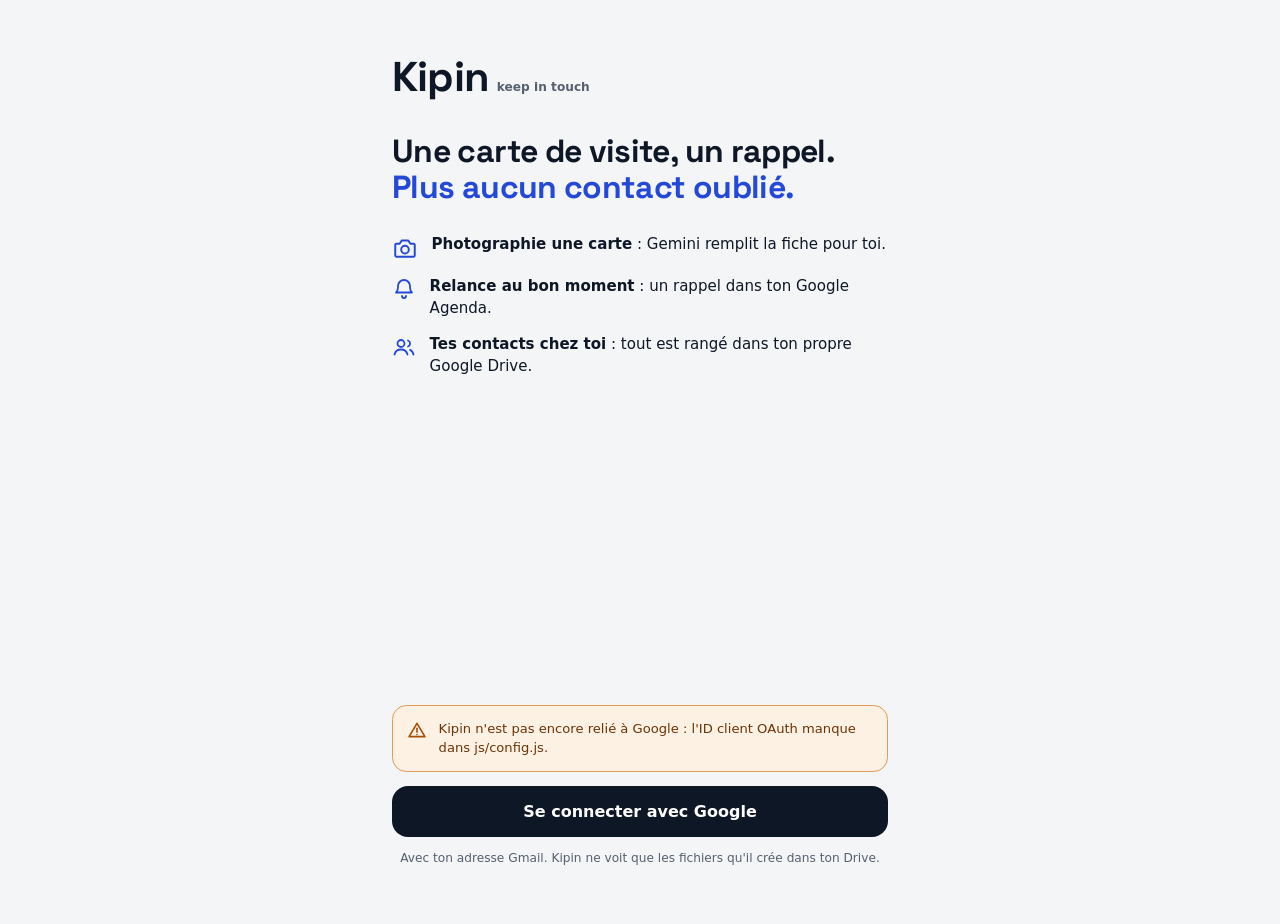
==== index.html @ 819ac884 "Kipin web : version GitHub Pages avec connexion Google Co-Authored-By: Claude Opus 5.5 <noreply@anth" ====
<!DOCTYPE html>
<html lang="fr">
<head>
  <meta charset="utf-8">
  <meta name="viewport" content="width=device-width, initial-scale=1, viewport-fit=cover">
  <meta name="color-scheme" content="light dark">
  <meta name="theme-color" content="#F3F5F7" media="(prefers-color-scheme: light)">
  <meta name="theme-color" content="#0F141C" media="(prefers-color-scheme: dark)">
  <meta name="description" content="Kipin lit tes cartes de visite, les range dans ton Google Sheet et te rappelle de relancer tes contacts.">
  <meta name="apple-mobile-web-app-capable" content="yes">
  <meta name="mobile-web-app-capable" content="yes">
  <meta name="apple-mobile-web-app-title" content="Kipin">
  <meta name="apple-mobile-web-app-status-bar-style" content="default">
  <title>Kipin</title>
  <link rel="manifest" href="manifest.webmanifest">
  <link rel="icon" type="image/png" sizes="192x192" href="icons/icon-192.png">
  <link rel="apple-touch-icon" href="icons/apple-touch-icon.png">
  <link rel="preconnect" href="https://fonts.googleapis.com">
  <link href="https://fonts.googleapis.com/css2?family=Space+Grotesk:wght@500;700&display=swap" rel="stylesheet">
  <link rel="stylesheet" href="css/styles.css">
</head>
<body>
  <main id="app">
    <section id="e-connexion" class="ecran" hidden></section>
    <section id="e-cle" class="ecran" hidden></section>
    <section id="e-contacts" class="ecran" hidden></section>
    <section id="e-capture" class="ecran" hidden></section>
    <section id="e-verif" class="ecran" hidden></section>
    <section id="e-fiche" class="ecran" hidden></section>
    <section id="e-rappels" class="ecran" hidden></section>
    <section id="e-reglages" class="ecran" hidden></section>
  </main>

  <nav id="onglets" class="onglets" aria-label="Navigation" hidden></nav>

  <div id="occupe" class="occupe" hidden>
    <div class="occupe-boite" role="status" aria-live="polite">
      <div class="occupe-ligne">
        <span class="roue" aria-hidden="true"></span>
        <span id="occupe-texte">Chargement…</span>
      </div>
      <p id="occupe-aide" class="note" hidden>C'est plus long que d'habitude. Tu peux attendre ou annuler.</p>
      <button id="occupe-annuler" class="btn sec" data-a="annuler-attente" hidden>Annuler</button>
    </div>
  </div>
  <div id="toast" class="toast" role="status" aria-live="polite" hidden></div>

  <noscript>Kipin a besoin de JavaScript pour fonctionner.</noscript>
  <script type="module" src="js/app.js"></script>
</body>
</html>
---- css/styles.css ----
/* ===== Couleurs (clair puis sombre, suivant le réglage de l'iPhone) ===== */
  :root {
    color-scheme: light dark;
    --fond: #F3F5F7;
    --carte: #FFFFFF;
    --encre: #0E1726;
    --doux: #556070;
    --trait: #E2E6EB;
    --bord: #7D8796;          /* contour des champs : 3,6:1 */
    --bleu: #2448D8;          /* liens et sélection */
    --bleu-plein: #2448D8;    /* fond du bouton principal */
    --bleu-fond: #E8EDFD;
    --bleu-encre: #1A2B57;
    --orange: #A6510A;
    --orange-fond: #FDF1E4;
    --orange-bord: #E39A52;
    --orange-encre: #6B3406;
    --vert: #1E7A4C;
    --vert-fond: #E6F4EC;
    --vert-encre: #164F33;
    --rouge: #B42318;
    --rouge-plein: #B42318;
    --plein: #0E1726;         /* puce et segment sélectionnés, messages */
    --sur-plein: #FFFFFF;
    --scan: #0E1726;
    --scan-doux: #C9D1DD;
    --papier: #FFFEFB;
    --papier-bord: #E6E2D8;
    --papier-encre: #1C1F24;
    --papier-doux: #4A4F57;
    --voile: rgba(14, 23, 38, 0.45);
    --presse: rgba(14, 23, 38, 0.06);
  }
  @media (prefers-color-scheme: dark) {
    :root {
      --fond: #0F141C;
      --carte: #1A212C;
      --encre: #E6EAF0;
      --doux: #A3ADBB;
      --trait: #2A3340;
      --bord: #7A8899;
      --bleu: #8FA8FF;
      --bleu-plein: #3D63F0;
      --bleu-fond: #1E2A4D;
      --bleu-encre: #C9D5FF;
      --orange: #F0A866;
      --orange-fond: #3A2614;
      --orange-bord: #B8732F;
      --orange-encre: #F3C9A0;
      --vert: #6CCB9A;
      --vert-fond: #14301F;
      --vert-encre: #B5E6CB;
      --rouge: #FF8A80;
      --rouge-plein: #C2372C;
      --plein: #E6EAF0;
      --sur-plein: #0E1726;
      --scan: #243049;
      --scan-doux: #C9D1DD;
      --papier: #E9E6DF;
      --papier-bord: #E9E6DF;
      --papier-encre: #1C1F24;
      --papier-doux: #4A4F57;
      --voile: rgba(0, 0, 0, 0.6);
      --presse: rgba(255, 255, 255, 0.08);
    }
  }

  /* ===== Base : la taille du texte suit le réglage de l'iPhone ===== */
  html { font-size: 100%; }
  @supports (font: -apple-system-body) {
    html { font: -apple-system-body; }
  }
  * { box-sizing: border-box; -webkit-tap-highlight-color: transparent; }
  html, body { margin: 0; background: var(--fond); }
  body {
    font-family: -apple-system, BlinkMacSystemFont, system-ui, 'Segoe UI', sans-serif;
    color: var(--encre);
    font-size: 0.94rem;
    line-height: 1.4;
    -webkit-text-size-adjust: 100%;
  }
  body.avec-onglets { padding-bottom: calc(4.4rem + env(safe-area-inset-bottom)); }
  button, input, select, textarea { font-family: inherit; color: inherit; }
  a { color: var(--bleu); }
  [hidden] { display: none !important; }
  .ico-bleu { color: var(--bleu); }

  .ecran { max-width: 34rem; margin: 0 auto; min-height: 100vh; display: flex; flex-direction: column; padding-bottom: 1.5rem; }
  body.avec-onglets .ecran { min-height: calc(100vh - 4.4rem); }
  .contenu { padding: 0.5rem 1.25rem 0; }
  .pile { display: flex; flex-direction: column; gap: 0.85rem; }

  /* ===== En-têtes ===== */
  .barre { display: flex; align-items: center; gap: 0.5rem; padding: 1.25rem 0.75rem 0.5rem; }
  .barre-titre { padding: 1.5rem 1.25rem 0.75rem; justify-content: space-between; }
  .marque { display: flex; align-items: baseline; gap: 0.5rem; }
  .logo { font-family: 'Space Grotesk', -apple-system, sans-serif; font-weight: 700; font-size: 1.76rem; letter-spacing: -0.02em; }
  .sous { font-size: 0.76rem; color: var(--doux); font-weight: 600; }
  .t1 { margin: 0; font-family: 'Space Grotesk', -apple-system, sans-serif; font-size: 1.65rem; font-weight: 700; }
  .t2 { margin: 0; font-family: 'Space Grotesk', -apple-system, sans-serif; font-size: 1.3rem; font-weight: 700; flex: 1; }
  .eyebrow { margin: 0; font-size: 0.76rem; font-weight: 700; color: var(--doux); letter-spacing: 0.06em; text-transform: uppercase; }
  .eyebrow em { text-transform: none; letter-spacing: 0; font-style: normal; font-weight: 600; }
  .groupe { padding-top: 0.6rem; }

  /* ===== Boutons et retour au toucher ===== */
  .icone { min-width: 44px; min-height: 44px; border-radius: 22px; border: none; background: transparent; display: flex; align-items: center; justify-content: center; padding: 0; cursor: pointer; flex-shrink: 0; color: var(--encre); }
  .btn { min-height: 3.2rem; border-radius: 1rem; border: none; font-weight: 700; font-size: 1rem; display: flex; align-items: center; justify-content: center; gap: 0.6rem; text-decoration: none; cursor: pointer; width: 100%; padding: 0.5rem 1rem; text-align: center; }
  .btn.pri { background: var(--bleu-plein); color: #FFFFFF; }
  .btn.pri:disabled { opacity: 0.45; }
  .btn.sec { min-height: 44px; border-radius: 0.75rem; border: 1px solid var(--bord); background: var(--carte); color: var(--encre); font-size: 0.88rem; }
  .btn.mini { min-height: 44px; width: auto; border-radius: 0.65rem; font-size: 0.88rem; padding: 0.4rem 0.9rem; }
  .btn.danger { min-height: 3rem; border-radius: 0.9rem; border: 1px solid var(--rouge); background: var(--carte); color: var(--rouge); font-size: 0.94rem; margin-top: 0.5rem; }
  .btn.danger-plein { min-height: 44px; border-radius: 0.75rem; background: var(--rouge-plein); color: #FFFFFF; font-size: 0.88rem; }
  .lien { display: inline-flex; align-items: center; gap: 0.5rem; min-height: 44px; font-size: 0.82rem; font-weight: 700; text-decoration: none; color: var(--bleu); background: none; border: none; padding: 0; cursor: pointer; text-align: left; }
  .lien.large { justify-content: space-between; width: 100%; font-size: 0.94rem; }

  button, a, label.depot, label.pastille { transition: transform 0.08s ease, filter 0.08s ease, background-color 0.08s ease; }
  button:active:not(:disabled), a:active, label.depot:active, label.pastille:active { transform: scale(0.97); filter: brightness(0.93); }
  .ligne:active, .action:active { background-color: var(--presse); transform: scale(0.99); }
  @media (prefers-reduced-motion: reduce) {
    * { transition: none !important; animation-duration: 0.01ms !important; }
    button:active, a:active, .ligne:active { transform: none; }
  }

  .scan { display: flex; align-items: center; gap: 1rem; background: var(--scan); color: #FFFFFF; border-radius: 1.25rem; padding: 1.2rem; border: none; width: 100%; text-align: left; cursor: pointer; }
  .scan-ico { width: 52px; height: 52px; border-radius: 1rem; background: var(--bleu-plein); color: #FFFFFF; display: flex; align-items: center; justify-content: center; flex-shrink: 0; }
  .scan-txt { display: flex; flex-direction: column; gap: 0.1rem; }
  .scan-txt b { font-size: 1.06rem; }
  .scan-txt span { font-size: 0.82rem; color: var(--scan-doux); }

  /* ===== Puces et segments ===== */
  .puces { display: flex; flex-wrap: wrap; gap: 0.5rem; }
  .puce { min-height: 36px; padding: 0.35rem 0.85rem; border-radius: 18px; border: 1px solid var(--bord); background: var(--carte); color: var(--encre); font-weight: 600; font-size: 0.82rem; cursor: pointer; display: inline-flex; align-items: center; gap: 0.2rem; }
  .puce.actif { border: 2px solid var(--bleu); background: var(--bleu-fond); color: var(--bleu); font-weight: 700; padding: 0.3rem 0.8rem; }
  .puce.plein { border-color: var(--plein); background: var(--plein); color: var(--sur-plein); }
  .puce.ajout { border: 1px dashed var(--bord); background: transparent; font-weight: 700; }
  .seg { display: grid; gap: 4px; background: var(--fond); padding: 4px; border-radius: 0.9rem; }
  .seg.c3 { grid-template-columns: repeat(3, minmax(0, 1fr)); }
  .seg button { min-height: 40px; border: none; border-radius: 0.65rem; background: transparent; color: var(--encre); font-weight: 600; font-size: 0.82rem; cursor: pointer; padding: 0.3rem; }
  .seg button.actif { background: var(--plein); color: var(--sur-plein); font-weight: 700; }

  /* ===== Listes ===== */
  .liste { display: flex; flex-direction: column; gap: 0.5rem; }
  .ligne { display: flex; align-items: center; gap: 0.75rem; background: var(--carte); color: var(--encre); border-radius: 1rem; padding: 0.85rem; border: none; width: 100%; text-align: left; cursor: pointer; }
  .ligne-txt { display: flex; flex-direction: column; gap: 0.1rem; flex: 1; min-width: 0; }
  .ligne-txt b { font-size: 0.94rem; overflow-wrap: anywhere; }
  .ligne-txt span { font-size: 0.82rem; color: var(--doux); overflow-wrap: anywhere; }
  .ligne-txt .extrait { display: -webkit-box; -webkit-line-clamp: 2; -webkit-box-orient: vertical; overflow: hidden; }
  .avatar { width: 42px; height: 42px; border-radius: 21px; background: var(--bleu-fond); color: var(--bleu); font-weight: 700; font-size: 0.82rem; display: flex; align-items: center; justify-content: center; flex-shrink: 0; }
  .avatar.retard { background: var(--orange-fond); color: var(--orange); }
  .avatar.ok { background: var(--vert-fond); color: var(--vert); }
  .avatar.gris { background: var(--fond); color: var(--doux); }
  .date-bloc { width: 3.2rem; min-height: 3.2rem; border-radius: 0.8rem; background: var(--fond); display: flex; flex-direction: column; align-items: center; justify-content: center; flex-shrink: 0; line-height: 1.1; }
  .date-bloc b { font-size: 1.2rem; font-family: 'Space Grotesk', -apple-system, sans-serif; }
  .date-bloc span { font-size: 0.7rem; font-weight: 700; color: var(--doux); text-transform: uppercase; }
  .date-bloc.retard { background: var(--orange-fond); color: var(--orange); }
  .date-bloc.retard span { color: var(--orange); }
  .badge { font-size: 0.72rem; font-weight: 700; padding: 0.25rem 0.55rem; border-radius: 0.6rem; background: var(--fond); color: var(--encre); white-space: nowrap; }
  .badge.retard { background: var(--orange-fond); color: var(--orange); }
  .badge.ok { background: var(--vert-fond); color: var(--vert); }
  .badge.bleu { background: var(--bleu-fond); color: var(--bleu); }
  .badge.plein { background: var(--plein); color: var(--sur-plein); }
  .vide { background: var(--carte); border-radius: 1rem; padding: 1.5rem 1.1rem; text-align: center; color: var(--doux); font-size: 0.88rem; }
  .recherche { width: 100%; min-height: 44px; border-radius: 0.75rem; border: 1px solid var(--bord); background: var(--carte); color: var(--encre); padding: 0.5rem 0.75rem; font-size: max(16px, 0.94rem); -webkit-appearance: none; appearance: none; }

  /* ===== Cartes et formulaires ===== */
  .carte { background: var(--carte); border-radius: 1.1rem; padding: 1.1rem; }
  .grille2 { display: grid; grid-template-columns: repeat(2, minmax(0, 1fr)); gap: 0.6rem; }
  .champ { display: flex; flex-direction: column; gap: 0.35rem; font-size: 0.76rem; font-weight: 600; color: var(--doux); }
  .champ input, .champ textarea, .champ select { min-height: 44px; border-radius: 0.75rem; border: 1px solid var(--bord); padding: 0.5rem 0.75rem; font-size: max(16px, 0.94rem); font-weight: 600; color: var(--encre); background: var(--carte); min-width: 0; width: 100%; -webkit-appearance: none; appearance: none; }
  .champ textarea { min-height: 5.5rem; resize: vertical; font-weight: 500; }
  input:focus, textarea:focus, select:focus { outline: 2px solid var(--bleu); outline-offset: 1px; }
  .champ.doute { color: var(--orange); }
  .champ.doute input { border: 2px solid var(--orange-bord); background: var(--orange-fond); }
  .case { display: flex; align-items: center; gap: 0.75rem; min-height: 44px; font-size: 0.94rem; font-weight: 600; cursor: pointer; }
  .case input { width: 22px; height: 22px; accent-color: var(--bleu-plein); margin: 0; flex-shrink: 0; }
  .case small { display: block; font-size: 0.76rem; font-weight: 500; color: var(--doux); }
  .reglage { display: flex; align-items: center; justify-content: space-between; gap: 0.75rem; flex-wrap: wrap; }
  .reglage + .reglage { border-top: 1px solid var(--trait); padding-top: 0.85rem; }
  .reglage select, .reglage input[type=number] { width: 7rem; min-height: 44px; border-radius: 0.75rem; border: 1px solid var(--bord); padding: 0 0.6rem; font-size: max(16px, 0.94rem); font-weight: 700; background: var(--carte); color: var(--encre); text-align: center; -webkit-appearance: none; appearance: none; }
  .ligne-ajout { display: flex; gap: 0.5rem; flex-wrap: wrap; }
  .ligne-ajout input { flex: 1 1 10rem; min-height: 44px; border-radius: 0.65rem; border: 1px solid var(--bord); background: var(--carte); color: var(--encre); padding: 0.4rem 0.75rem; font-size: max(16px, 0.94rem); min-width: 0; }
  .ligne-edit { display: flex; align-items: center; gap: 0.5rem; min-height: 48px; flex-wrap: wrap; }
  .ligne-edit + .ligne-edit { border-top: 1px solid var(--trait); }
  .ligne-edit .nom { flex: 1; font-weight: 600; overflow-wrap: anywhere; }
  .ligne-edit .compte { font-size: 0.76rem; color: var(--doux); font-weight: 500; }
  .note { margin: 0; font-size: 0.76rem; color: var(--doux); line-height: 1.45; }
  .etapes { margin: 0; padding-left: 1.25rem; font-size: 0.88rem; line-height: 1.6; }
  .astuce { display: flex; gap: 0.6rem; align-items: flex-start; background: var(--bleu-fond); color: var(--bleu-encre); border-radius: 0.9rem; padding: 0.85rem; font-size: 0.82rem; line-height: 1.45; }
  .astuce svg, .alerte svg, .bandeau-ok svg { flex-shrink: 0; margin-top: 1px; }
  .bandeau-ok { display: flex; align-items: center; gap: 0.75rem; background: var(--vert-fond); color: var(--vert-encre); border-radius: 0.9rem; padding: 0.75rem 0.85rem; font-size: 0.82rem; }
  .alerte { display: flex; gap: 0.75rem; align-items: flex-start; background: var(--orange-fond); border: 1px solid var(--orange-bord); color: var(--orange-encre); border-radius: 0.9rem; padding: 0.85rem; font-size: 0.82rem; line-height: 1.45; }
  .alerte .lien { min-height: 36px; color: var(--orange); }
  .alerte .ico { color: var(--orange); }

  /* ===== Photo ===== */
  .cache { position: absolute; width: 1px; height: 1px; opacity: 0; overflow: hidden; pointer-events: none; }
  .depot { min-height: 6rem; border-radius: 1.1rem; border: 2px dashed var(--bord); background: var(--carte); font-weight: 700; font-size: 0.94rem; display: flex; align-items: center; justify-content: center; gap: 0.6rem; cursor: pointer; padding: 0.75rem; text-align: center; }
  .depot.grand { min-height: 12rem; flex-direction: column; }
  .apercu { position: relative; border-radius: 1.1rem; background: #0E1726; padding: 1rem; display: flex; align-items: center; justify-content: center; }
  .apercu img { max-width: 100%; max-height: 240px; border-radius: 6px; display: block; }
  .pastille { position: absolute; right: 0.75rem; bottom: 0.75rem; min-height: 36px; padding: 0 0.85rem; border-radius: 18px; border: none; background: rgba(255,255,255,0.92); color: #0E1726; font-weight: 700; font-size: 0.76rem; display: flex; align-items: center; cursor: pointer; }
  .pastille.gauche { right: auto; left: 0.75rem; }

  /* ===== Fiche : la carte de visite ===== */
  .carte-visite {
    margin: 0.5rem 1.25rem 0;
    aspect-ratio: 85 / 55;
    background: var(--papier);
    color: var(--papier-encre);
    border: 1px solid var(--papier-bord);
    border-radius: 10px;
    box-shadow: 0 1px 2px rgba(0, 0, 0, 0.08), 0 10px 28px rgba(14, 23, 38, 0.12);
    padding: 1.2rem 1.3rem;
    display: flex;
    flex-direction: column;
    justify-content: space-between;
    gap: 0.75rem;
  }
  .cv-nom { display: block; font-family: 'Space Grotesk', -apple-system, sans-serif; font-size: 1.41rem; font-weight: 700; line-height: 1.15; overflow-wrap: anywhere; }
  .cv-poste { display: block; margin-top: 0.3rem; font-size: 0.82rem; color: var(--papier-doux); }
  .cv-bas { display: flex; justify-content: space-between; align-items: flex-end; gap: 0.75rem; }
  .cv-coord { font-size: 0.74rem; line-height: 1.55; color: var(--papier-doux); overflow-wrap: anywhere; min-width: 0; }
  .cv-soc { font-family: 'Space Grotesk', -apple-system, sans-serif; font-weight: 700; font-size: 0.88rem; text-transform: uppercase; letter-spacing: 0.05em; text-align: right; overflow-wrap: anywhere; }
  .badges-fiche { display: flex; flex-wrap: wrap; gap: 0.4rem; padding: 0.85rem 1.25rem 0; }
  .actions { display: grid; grid-template-columns: repeat(4, minmax(0, 1fr)); gap: 0.5rem; padding: 0.85rem 1.25rem 0; }
  .action { min-height: 4rem; border-radius: 1rem; background: var(--carte); color: var(--encre); text-decoration: none; display: flex; flex-direction: column; align-items: center; justify-content: center; gap: 0.25rem; font-size: 0.72rem; font-weight: 700; padding: 0.4rem 0.2rem; }
  .action svg { color: var(--bleu); }
  .action.off { opacity: 0.35; pointer-events: none; }
  .entete-carte { display: flex; justify-content: space-between; align-items: center; gap: 0.5rem; }
  .agenda-ok { font-size: 0.76rem; font-weight: 700; color: var(--vert); display: flex; align-items: center; gap: 0.25rem; }
  .grosse-date { font-size: 1rem; font-weight: 700; }
  .coord { display: flex; flex-direction: column; gap: 0.1rem; font-size: 0.88rem; overflow-wrap: anywhere; }
  .coord span { color: var(--doux); font-size: 0.76rem; font-weight: 600; }
  .coord + .coord { border-top: 1px solid var(--trait); padding-top: 0.6rem; }
  .texte { margin: 0; font-size: 0.94rem; line-height: 1.5; white-space: pre-line; }

  /* ===== Pied collant (photo, vérification) ===== */
  .pied { position: sticky; bottom: 0; margin-top: auto; padding: 1rem 1.25rem calc(1rem + env(safe-area-inset-bottom)); background: var(--carte); border-top: 1px solid var(--trait); display: flex; flex-direction: column; gap: 0.5rem; }
  .espace { height: 1rem; }

  /* ===== Barre d'onglets ===== */
  .onglets {
    position: fixed; left: 0; right: 0; bottom: 0; z-index: 5;
    display: grid; grid-template-columns: repeat(3, minmax(0, 1fr));
    background: var(--carte); border-top: 1px solid var(--trait);
    padding: 0.25rem 0.5rem calc(0.25rem + env(safe-area-inset-bottom));
  }
  .onglet { position: relative; min-height: 3.6rem; border: none; background: transparent; color: var(--doux); display: flex; flex-direction: column; align-items: center; justify-content: center; gap: 0.15rem; font-size: 0.68rem; font-weight: 600; cursor: pointer; }
  .onglet.actif { color: var(--bleu); font-weight: 700; }
  .onglet .pastille-compte { position: absolute; top: 0.3rem; left: calc(50% + 6px); min-width: 1.2rem; height: 1.2rem; padding: 0 0.3rem; border-radius: 0.6rem; background: var(--orange); color: var(--carte); font-size: 0.66rem; font-weight: 800; display: flex; align-items: center; justify-content: center; }

  /* ===== Chargement et messages ===== */
  .occupe { position: fixed; inset: 0; background: var(--voile); display: flex; align-items: center; justify-content: center; z-index: 10; }
  .occupe-boite { background: var(--carte); color: var(--encre); border-radius: 1.1rem; padding: 1.3rem 1.4rem; display: flex; flex-direction: column; gap: 0.85rem; font-weight: 700; width: 19rem; max-width: 86%; }
  .occupe-ligne { display: flex; align-items: center; gap: 0.85rem; }
  .roue { width: 22px; height: 22px; border-radius: 50%; border: 3px solid var(--bleu-fond); border-top-color: var(--bleu); animation: tourne 0.8s linear infinite; flex-shrink: 0; }
  @keyframes tourne { to { transform: rotate(360deg); } }
  .toast { position: fixed; left: 1rem; right: 1rem; bottom: calc(5rem + env(safe-area-inset-bottom)); max-width: 30rem; margin: 0 auto; background: var(--plein); color: var(--sur-plein); border-radius: 0.9rem; padding: 0.85rem 1rem; font-size: 0.88rem; font-weight: 600; z-index: 11; box-shadow: 0 8px 24px rgba(0,0,0,0.2); }
  .toast.erreur { background: #A6510A; color: #FFFFFF; }

  /* ===== Version web : écran de connexion, en-têtes sous l'encoche ===== */
  .barre { padding-top: calc(1.25rem + env(safe-area-inset-top)); }
  .barre-titre { padding-top: calc(1.5rem + env(safe-area-inset-top)); }
  .connexion { min-height: 100vh; display: flex; flex-direction: column; justify-content: space-between; padding: calc(3rem + env(safe-area-inset-top)) 1.5rem calc(2rem + env(safe-area-inset-bottom)); gap: 2rem; }
  .connexion .logo { font-size: 2.6rem; }
  .accroche { margin: 0; font-family: 'Space Grotesk', -apple-system, sans-serif; font-size: 2rem; line-height: 1.12; font-weight: 700; letter-spacing: -0.02em; }
  .accroche span { color: var(--bleu); }
  .points { margin: 0; padding: 0; list-style: none; display: flex; flex-direction: column; gap: 0.9rem; }
  .points li { display: flex; gap: 0.85rem; align-items: flex-start; font-size: 0.94rem; line-height: 1.45; }
  .points li svg { flex-shrink: 0; color: var(--bleu); margin-top: 0.1rem; }
  .btn.google { background: var(--plein); color: var(--sur-plein); }
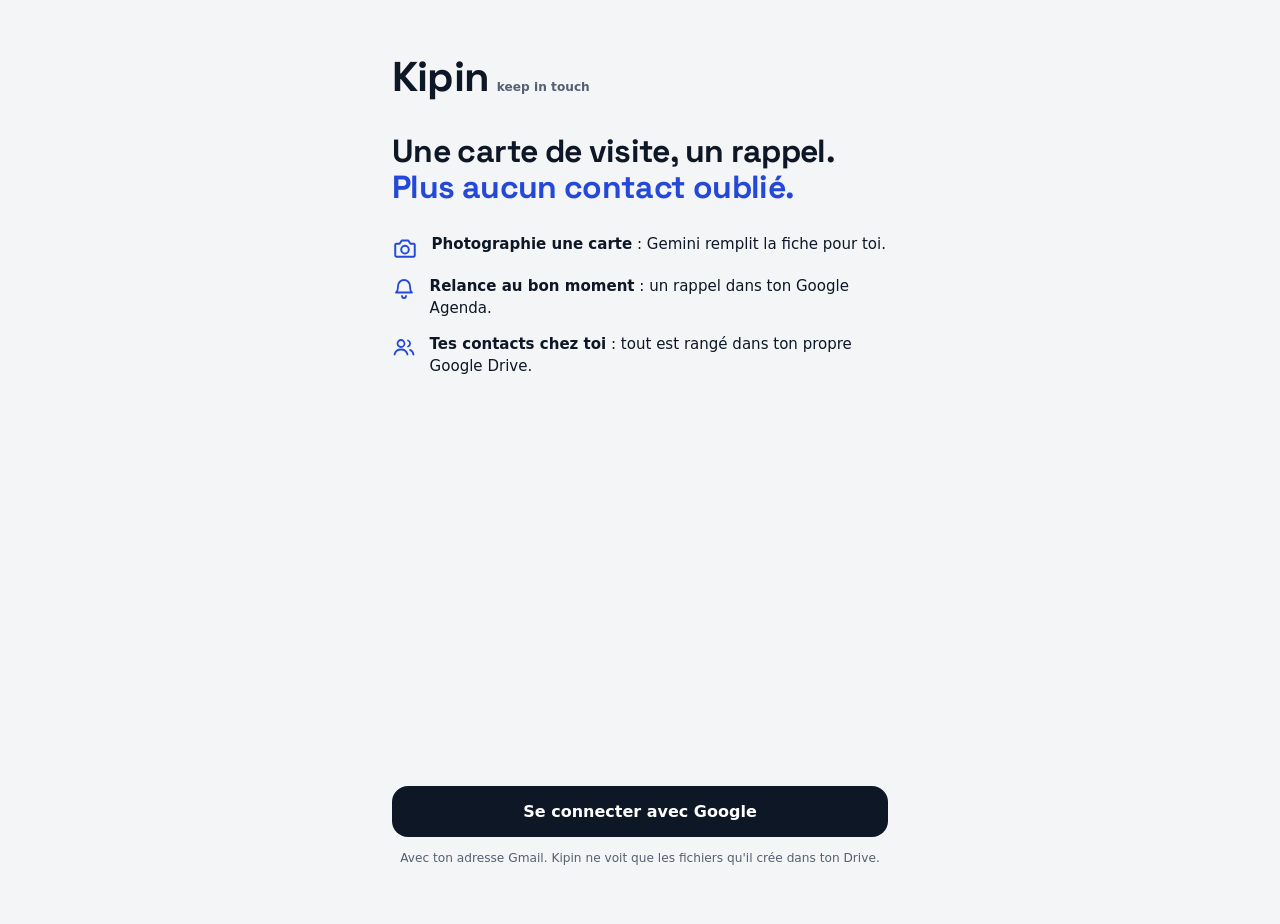
==== commit e2b2cf8a: "Connexion par la fenêtre Google (reprise en un appui, comme Hours), adresse en minuscules, 3 numéros" ====
--- a/index.html
+++ b/index.html
@@ -12,6 +12,11 @@
   <meta name="apple-mobile-web-app-title" content="Kipin">
   <meta name="apple-mobile-web-app-status-bar-style" content="default">
   <title>Kipin</title>
+  <script>
+    // Adresse tapée avec des majuscules (ex. /Kipin/) : on repart sur l'adresse officielle en minuscules.
+    if (location.pathname !== location.pathname.toLowerCase()) location.replace(location.pathname.toLowerCase() + location.search + location.hash);
+  </script>
+  <script src="https://accounts.google.com/gsi/client" async></script>
   <link rel="manifest" href="manifest.webmanifest">
   <link rel="icon" type="image/png" sizes="192x192" href="icons/icon-192.png">
   <link rel="apple-touch-icon" href="icons/apple-touch-icon.png">
@@ -29,6 +34,7 @@
     <section id="e-fiche" class="ecran" hidden></section>
     <section id="e-rappels" class="ecran" hidden></section>
     <section id="e-reglages" class="ecran" hidden></section>
+    <section id="e-attente" class="ecran" hidden></section>
   </main>
 
   <nav id="onglets" class="onglets" aria-label="Navigation" hidden></nav>
@@ -43,6 +49,15 @@
       <button id="occupe-annuler" class="btn sec" data-a="annuler-attente" hidden>Annuler</button>
     </div>
   </div>
+  <div id="reprise" class="occupe reprise" hidden>
+    <div class="occupe-boite pile" role="alertdialog" aria-labelledby="reprise-titre" aria-describedby="reprise-texte">
+      <h2 id="reprise-titre" class="t2">Connexion Google expirée</h2>
+      <p id="reprise-texte" class="note">Pour ta sécurité, Google la renouvelle toutes les heures. Ce que tu faisais est en pause : rien n'est perdu.</p>
+      <p id="reprise-erreur" class="note erreur-txt" hidden></p>
+      <button class="btn pri" data-a="reprendre">Continuer</button>
+      <button class="btn sec" data-a="abandonner-reprise">Annuler</button>
+    </div>
+  </div>
   <div id="toast" class="toast" role="status" aria-live="polite" hidden></div>
 
   <noscript>Kipin a besoin de JavaScript pour fonctionner.</noscript>
--- a/css/styles.css
+++ b/css/styles.css
@@ -216,12 +216,13 @@
     flex-direction: column;
     justify-content: space-between;
     gap: 0.75rem;
-  }
-  .cv-nom { display: block; font-family: 'Space Grotesk', -apple-system, sans-serif; font-size: 1.41rem; font-weight: 700; line-height: 1.15; overflow-wrap: anywhere; }
+    container-type: inline-size;   /* les tailles « cqw » se calculent sur la largeur de la carte */
+  }
+  .cv-nom { display: block; font-family: 'Space Grotesk', -apple-system, sans-serif; font-size: 1.41rem; font-weight: 700; line-height: 1.15; overflow-wrap: break-word; hyphens: none; }
   .cv-poste { display: block; margin-top: 0.3rem; font-size: 0.82rem; color: var(--papier-doux); }
-  .cv-bas { display: flex; justify-content: space-between; align-items: flex-end; gap: 0.75rem; }
-  .cv-coord { font-size: 0.74rem; line-height: 1.55; color: var(--papier-doux); overflow-wrap: anywhere; min-width: 0; }
-  .cv-soc { font-family: 'Space Grotesk', -apple-system, sans-serif; font-weight: 700; font-size: 0.88rem; text-transform: uppercase; letter-spacing: 0.05em; text-align: right; overflow-wrap: anywhere; }
+  .cv-bas { display: flex; flex-direction: column; gap: 0.2rem; min-width: 0; }
+  .cv-soc { font-family: 'Space Grotesk', -apple-system, sans-serif; font-weight: 700; text-transform: uppercase; letter-spacing: 0.05em; line-height: 1.2; margin-bottom: 0.35rem; overflow-wrap: break-word; hyphens: none; }
+  .cv-ligne { display: block; color: var(--papier-doux); white-space: nowrap; overflow: hidden; text-overflow: ellipsis; line-height: 1.45; }
   .badges-fiche { display: flex; flex-wrap: wrap; gap: 0.4rem; padding: 0.85rem 1.25rem 0; }
   .actions { display: grid; grid-template-columns: repeat(4, minmax(0, 1fr)); gap: 0.5rem; padding: 0.85rem 1.25rem 0; }
   .action { min-height: 4rem; border-radius: 1rem; background: var(--carte); color: var(--encre); text-decoration: none; display: flex; flex-direction: column; align-items: center; justify-content: center; gap: 0.25rem; font-size: 0.72rem; font-weight: 700; padding: 0.4rem 0.2rem; }
@@ -238,6 +239,12 @@
   /* ===== Pied collant (photo, vérification) ===== */
   .pied { position: sticky; bottom: 0; margin-top: auto; padding: 1rem 1.25rem calc(1rem + env(safe-area-inset-bottom)); background: var(--carte); border-top: 1px solid var(--trait); display: flex; flex-direction: column; gap: 0.5rem; }
   .espace { height: 1rem; }
+  .attente-bandeau { border: 1px solid var(--trait); border-radius: 1rem; background: var(--carte); }
+  .attente-carte { display: flex; gap: 0.85rem; align-items: flex-start; }
+  .attente-carte img { width: 6.5rem; aspect-ratio: 1.6; object-fit: cover; border-radius: 0.5rem; flex-shrink: 0; }
+  .pied-onglets { bottom: calc(4.4rem + env(safe-area-inset-bottom)); padding-bottom: 0.85rem; }
+  .pied-onglets .note { text-align: center; font-size: 0.8rem; }
+  .date-lettres { font-size: 0.9rem; font-weight: 600; color: var(--bleu, inherit); margin-top: -0.35rem; }
 
   /* ===== Barre d'onglets ===== */
   .onglets {
@@ -253,6 +260,10 @@
   /* ===== Chargement et messages ===== */
   .occupe { position: fixed; inset: 0; background: var(--voile); display: flex; align-items: center; justify-content: center; z-index: 10; }
   .occupe-boite { background: var(--carte); color: var(--encre); border-radius: 1.1rem; padding: 1.3rem 1.4rem; display: flex; flex-direction: column; gap: 0.85rem; font-weight: 700; width: 19rem; max-width: 86%; }
+  .reprise { z-index: 12; }
+  .reprise .occupe-boite { font-weight: 400; width: 21rem; }
+  .reprise .note { font-weight: 400; }
+  .erreur-txt { color: var(--rouge, #C0392B); }
   .occupe-ligne { display: flex; align-items: center; gap: 0.85rem; }
   .roue { width: 22px; height: 22px; border-radius: 50%; border: 3px solid var(--bleu-fond); border-top-color: var(--bleu); animation: tourne 0.8s linear infinite; flex-shrink: 0; }
   @keyframes tourne { to { transform: rotate(360deg); } }
@@ -270,3 +281,5 @@
   .points li { display: flex; gap: 0.85rem; align-items: flex-start; font-size: 0.94rem; line-height: 1.45; }
   .points li svg { flex-shrink: 0; color: var(--bleu); margin-top: 0.1rem; }
   .btn.google { background: var(--plein); color: var(--sur-plein); }
+  .grille2 .depot { flex-direction: column; min-height: 6.5rem; }
+  .grille2 .depot.grand { min-height: 10rem; }
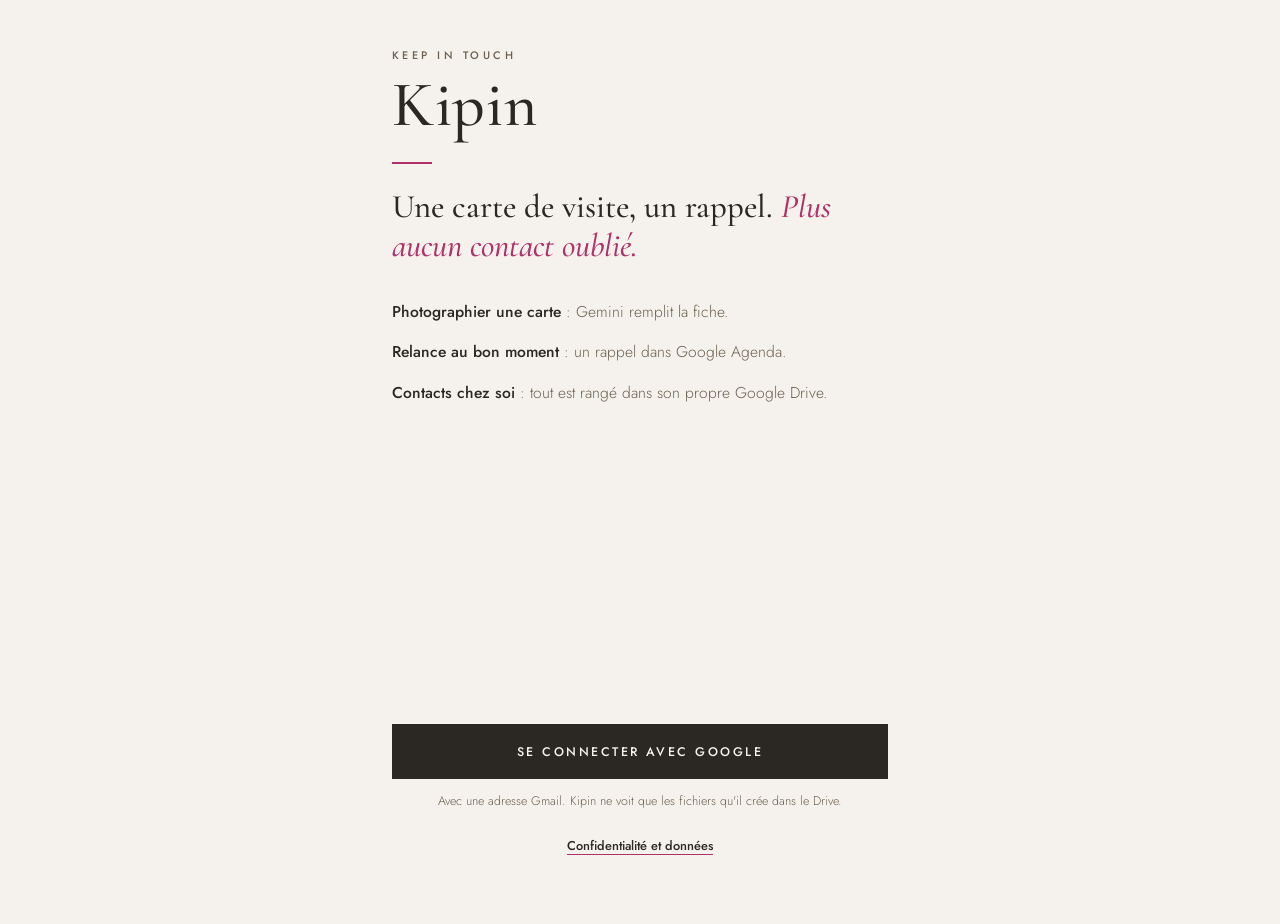
==== commit 4c3f2107: "Nouvelle direction visuelle « Cachemire » (ivoire, taupe, serif, touche de magenta), écran de scan c" ====
--- a/index.html
+++ b/index.html
@@ -4,8 +4,8 @@
   <meta charset="utf-8">
   <meta name="viewport" content="width=device-width, initial-scale=1, viewport-fit=cover">
   <meta name="color-scheme" content="light dark">
-  <meta name="theme-color" content="#F3F5F7" media="(prefers-color-scheme: light)">
-  <meta name="theme-color" content="#0F141C" media="(prefers-color-scheme: dark)">
+  <meta name="theme-color" content="#F5F2ED" media="(prefers-color-scheme: light)">
+  <meta name="theme-color" content="#171513" media="(prefers-color-scheme: dark)">
   <meta name="description" content="Kipin lit tes cartes de visite, les range dans ton Google Sheet et te rappelle de relancer tes contacts.">
   <meta name="apple-mobile-web-app-capable" content="yes">
   <meta name="mobile-web-app-capable" content="yes">
@@ -21,7 +21,7 @@
   <link rel="icon" type="image/png" sizes="192x192" href="icons/icon-192.png">
   <link rel="apple-touch-icon" href="icons/apple-touch-icon.png">
   <link rel="preconnect" href="https://fonts.googleapis.com">
-  <link href="https://fonts.googleapis.com/css2?family=Space+Grotesk:wght@500;700&display=swap" rel="stylesheet">
+  <link href="https://fonts.googleapis.com/css2?family=Cormorant+Garamond:ital,wght@0,500;0,600;1,500&family=Jost:wght@300;400;500;600&display=swap" rel="stylesheet">
   <link rel="stylesheet" href="css/styles.css">
 </head>
 <body>
--- a/css/styles.css
+++ b/css/styles.css
@@ -1,67 +1,68 @@
-  /* ===== Couleurs (clair puis sombre, suivant le réglage de l'iPhone) ===== */
+  /* ===== Couleurs : direction « Cachemire » (ivoire, taupe, encre) et une touche de magenta ===== */
   :root {
     color-scheme: light dark;
-    --fond: #F3F5F7;
-    --carte: #FFFFFF;
-    --encre: #0E1726;
-    --doux: #556070;
-    --trait: #E2E6EB;
-    --bord: #7D8796;          /* contour des champs : 3,6:1 */
-    --bleu: #2448D8;          /* liens et sélection */
-    --bleu-plein: #2448D8;    /* fond du bouton principal */
-    --bleu-fond: #E8EDFD;
-    --bleu-encre: #1A2B57;
-    --orange: #A6510A;
-    --orange-fond: #FDF1E4;
-    --orange-bord: #E39A52;
-    --orange-encre: #6B3406;
-    --vert: #1E7A4C;
-    --vert-fond: #E6F4EC;
-    --vert-encre: #164F33;
-    --rouge: #B42318;
-    --rouge-plein: #B42318;
-    --plein: #0E1726;         /* puce et segment sélectionnés, messages */
-    --sur-plein: #FFFFFF;
-    --scan: #0E1726;
-    --scan-doux: #C9D1DD;
-    --papier: #FFFEFB;
-    --papier-bord: #E6E2D8;
-    --papier-encre: #1C1F24;
-    --papier-doux: #4A4F57;
-    --voile: rgba(14, 23, 38, 0.45);
-    --presse: rgba(14, 23, 38, 0.06);
+    --serif: 'Cormorant Garamond', 'Cormorant', Georgia, 'Times New Roman', serif;
+    --fond: #F5F2ED;
+    --carte: #FBF9F6;
+    --encre: #2B2723;
+    --doux: #6E6152;
+    --trait: #DED6CA;
+    --bord: #9C8F80;          /* contour des champs : 3:1 */
+    --bleu: #B0306A;          /* accent magenta : liens, sélection, état actif (5,3:1 sur l'ivoire) */
+    --bleu-plein: #2B2723;    /* fond du bouton principal : l'encre */
+    --bleu-fond: #F5E4EC;
+    --bleu-encre: #6E1C43;
+    --orange: #9A4A0C;
+    --orange-fond: #F8EBDD;
+    --orange-bord: #D9A06A;
+    --orange-encre: #5E2F08;
+    --vert: #3F6B4A;
+    --vert-fond: #E7EEE6;
+    --vert-encre: #2C4A34;
+    --rouge: #9A3B2E;
+    --rouge-plein: #9A3B2E;
+    --plein: #2B2723;
+    --sur-plein: #F5F2ED;
+    --scan: #2B2723;
+    --scan-doux: #D9D1C5;
+    --papier: #FFFDF9;
+    --papier-bord: #DED6CA;
+    --papier-encre: #2B2723;
+    --papier-doux: #5A5048;
+    --voile: rgba(43, 39, 35, 0.45);
+    --presse: rgba(43, 39, 35, 0.05);
   }
   @media (prefers-color-scheme: dark) {
     :root {
-      --fond: #0F141C;
-      --carte: #1A212C;
-      --encre: #E6EAF0;
-      --doux: #A3ADBB;
-      --trait: #2A3340;
-      --bord: #7A8899;
-      --bleu: #8FA8FF;
-      --bleu-plein: #3D63F0;
-      --bleu-fond: #1E2A4D;
-      --bleu-encre: #C9D5FF;
-      --orange: #F0A866;
-      --orange-fond: #3A2614;
-      --orange-bord: #B8732F;
-      --orange-encre: #F3C9A0;
-      --vert: #6CCB9A;
-      --vert-fond: #14301F;
-      --vert-encre: #B5E6CB;
-      --rouge: #FF8A80;
-      --rouge-plein: #C2372C;
-      --plein: #E6EAF0;
-      --sur-plein: #0E1726;
-      --scan: #243049;
-      --scan-doux: #C9D1DD;
-      --papier: #E9E6DF;
-      --papier-bord: #E9E6DF;
-      --papier-encre: #1C1F24;
-      --papier-doux: #4A4F57;
+      --fond: #171513;
+      --carte: #211E1B;
+      --encre: #EFE9E1;
+      --doux: #B3A796;
+      --trait: #36312C;
+      --bord: #857A6D;
+      --bleu: #E46A9E;
+      --bleu-plein: #EFE9E1;
+      --bleu-fond: #3A1E2B;
+      --bleu-encre: #F5C6DA;
+      --orange: #E8A266;
+      --orange-fond: #3A2814;
+      --orange-bord: #A8703A;
+      --orange-encre: #F3CDA6;
+      --vert: #8DBB98;
+      --vert-fond: #1C2A20;
+      --vert-encre: #C3DEC9;
+      --rouge: #F08A7E;
+      --rouge-plein: #B3473A;
+      --plein: #EFE9E1;
+      --sur-plein: #1C1A18;
+      --scan: #2E2A26;
+      --scan-doux: #C9BFB2;
+      --papier: #EAE4DA;
+      --papier-bord: #EAE4DA;
+      --papier-encre: #2B2723;
+      --papier-doux: #5A5048;
       --voile: rgba(0, 0, 0, 0.6);
-      --presse: rgba(255, 255, 255, 0.08);
+      --presse: rgba(255, 255, 255, 0.06);
     }
   }
 
@@ -73,7 +74,8 @@
   * { box-sizing: border-box; -webkit-tap-highlight-color: transparent; }
   html, body { margin: 0; background: var(--fond); }
   body {
-    font-family: -apple-system, BlinkMacSystemFont, system-ui, 'Segoe UI', sans-serif;
+    font-family: 'Jost', -apple-system, BlinkMacSystemFont, system-ui, 'Segoe UI', sans-serif;
+    font-weight: 400;
     color: var(--encre);
     font-size: 0.94rem;
     line-height: 1.4;
@@ -94,10 +96,10 @@
   .barre { display: flex; align-items: center; gap: 0.5rem; padding: 1.25rem 0.75rem 0.5rem; }
   .barre-titre { padding: 1.5rem 1.25rem 0.75rem; justify-content: space-between; }
   .marque { display: flex; align-items: baseline; gap: 0.5rem; }
-  .logo { font-family: 'Space Grotesk', -apple-system, sans-serif; font-weight: 700; font-size: 1.76rem; letter-spacing: -0.02em; }
+  .logo { font-family: var(--serif); font-weight: 700; font-size: 1.76rem; letter-spacing: -0.02em; }
   .sous { font-size: 0.76rem; color: var(--doux); font-weight: 600; }
-  .t1 { margin: 0; font-family: 'Space Grotesk', -apple-system, sans-serif; font-size: 1.65rem; font-weight: 700; }
-  .t2 { margin: 0; font-family: 'Space Grotesk', -apple-system, sans-serif; font-size: 1.3rem; font-weight: 700; flex: 1; }
+  .t1 { margin: 0; font-family: var(--serif); font-size: 1.65rem; font-weight: 700; }
+  .t2 { margin: 0; font-family: var(--serif); font-size: 1.3rem; font-weight: 700; flex: 1; }
   .eyebrow { margin: 0; font-size: 0.76rem; font-weight: 700; color: var(--doux); letter-spacing: 0.06em; text-transform: uppercase; }
   .eyebrow em { text-transform: none; letter-spacing: 0; font-style: normal; font-weight: 600; }
   .groupe { padding-top: 0.6rem; }
@@ -151,7 +153,7 @@
   .avatar.ok { background: var(--vert-fond); color: var(--vert); }
   .avatar.gris { background: var(--fond); color: var(--doux); }
   .date-bloc { width: 3.2rem; min-height: 3.2rem; border-radius: 0.8rem; background: var(--fond); display: flex; flex-direction: column; align-items: center; justify-content: center; flex-shrink: 0; line-height: 1.1; }
-  .date-bloc b { font-size: 1.2rem; font-family: 'Space Grotesk', -apple-system, sans-serif; }
+  .date-bloc b { font-size: 1.2rem; font-family: var(--serif); }
   .date-bloc span { font-size: 0.7rem; font-weight: 700; color: var(--doux); text-transform: uppercase; }
   .date-bloc.retard { background: var(--orange-fond); color: var(--orange); }
   .date-bloc.retard span { color: var(--orange); }
@@ -185,6 +187,27 @@
   .ligne-edit .nom { flex: 1; font-weight: 600; overflow-wrap: anywhere; }
   .ligne-edit .compte { font-size: 0.76rem; color: var(--doux); font-weight: 500; }
   .note { margin: 0; font-size: 0.76rem; color: var(--doux); line-height: 1.45; }
+  .rassure { list-style: none; margin: 0; padding: 0; display: flex; flex-direction: column; gap: 0.55rem; font-size: 0.88rem; line-height: 1.45; }
+  .rassure li { display: flex; gap: 0.6rem; align-items: flex-start; }
+  .rassure svg { color: var(--vert-encre, var(--bleu)); flex-shrink: 0; margin-top: 2px; }
+  .maquette { margin-top: 0.55rem; border: 1px solid var(--trait); border-radius: 0.75rem; background: var(--carte); padding: 0.8rem 0.85rem; display: flex; flex-direction: column; gap: 0.45rem; }
+  .etape .maquette-titre { font-weight: 600; font-size: 0.92rem; color: var(--encre); }
+  .etape .maquette-texte { font-size: 0.78rem; color: var(--doux); }
+  .maquette-ligne { display: flex; justify-content: space-between; align-items: center; gap: 0.5rem; flex-wrap: wrap; }
+  .etape .maquette-lien { font-size: 0.82rem; font-weight: 600; color: var(--bleu); text-decoration: underline; }
+  .etape .maquette-btn { font-size: 0.78rem; font-weight: 600; color: var(--doux); border: 1px solid var(--trait); border-radius: 999px; padding: 0.3rem 0.7rem; }
+  .vise { outline: 2px solid var(--orange, #E8730C); outline-offset: 3px; border-radius: 0.25rem; }
+  .etapes-cle { list-style: none; margin: 0; padding: 0; display: flex; flex-direction: column; gap: 0.85rem; }
+  .etape { display: flex; gap: 0.75rem; align-items: flex-start; }
+  .etape-n { flex-shrink: 0; width: 1.6rem; height: 1.6rem; border-radius: 50%; background: var(--bleu-fond); color: var(--bleu-encre); font-weight: 700; font-size: 0.85rem; display: flex; align-items: center; justify-content: center; }
+  .etape div { display: flex; flex-direction: column; gap: 0.15rem; font-size: 0.88rem; line-height: 1.45; }
+  .etape span { color: var(--doux); }
+  .etape code { font-size: 0.85em; background: var(--bleu-fond); color: var(--bleu-encre); padding: 0 0.25rem; border-radius: 0.25rem; }
+  .cle-statut { display: flex; gap: 0.5rem; align-items: flex-start; margin: 0; font-size: 0.86rem; font-weight: 600; }
+  .cle-statut svg { flex-shrink: 0; margin-top: 1px; }
+  .cle-statut.ok { color: var(--vert-encre, #1E7A46); }
+  .cle-statut.ko { color: var(--rouge, #C0392B); font-weight: 500; }
+  .roue.petite { width: 1rem; height: 1rem; border-width: 2px; flex-shrink: 0; }
   .etapes { margin: 0; padding-left: 1.25rem; font-size: 0.88rem; line-height: 1.6; }
   .astuce { display: flex; gap: 0.6rem; align-items: flex-start; background: var(--bleu-fond); color: var(--bleu-encre); border-radius: 0.9rem; padding: 0.85rem; font-size: 0.82rem; line-height: 1.45; }
   .astuce svg, .alerte svg, .bandeau-ok svg { flex-shrink: 0; margin-top: 1px; }
@@ -218,10 +241,10 @@
     gap: 0.75rem;
     container-type: inline-size;   /* les tailles « cqw » se calculent sur la largeur de la carte */
   }
-  .cv-nom { display: block; font-family: 'Space Grotesk', -apple-system, sans-serif; font-size: 1.41rem; font-weight: 700; line-height: 1.15; overflow-wrap: break-word; hyphens: none; }
+  .cv-nom { display: block; font-family: var(--serif); font-size: 1.41rem; font-weight: 700; line-height: 1.15; overflow-wrap: break-word; hyphens: none; }
   .cv-poste { display: block; margin-top: 0.3rem; font-size: 0.82rem; color: var(--papier-doux); }
   .cv-bas { display: flex; flex-direction: column; gap: 0.2rem; min-width: 0; }
-  .cv-soc { font-family: 'Space Grotesk', -apple-system, sans-serif; font-weight: 700; text-transform: uppercase; letter-spacing: 0.05em; line-height: 1.2; margin-bottom: 0.35rem; overflow-wrap: break-word; hyphens: none; }
+  .cv-soc { font-family: var(--serif); font-weight: 700; text-transform: uppercase; letter-spacing: 0.05em; line-height: 1.2; margin-bottom: 0.35rem; overflow-wrap: break-word; hyphens: none; }
   .cv-ligne { display: block; color: var(--papier-doux); white-space: nowrap; overflow: hidden; text-overflow: ellipsis; line-height: 1.45; }
   .badges-fiche { display: flex; flex-wrap: wrap; gap: 0.4rem; padding: 0.85rem 1.25rem 0; }
   .actions { display: grid; grid-template-columns: repeat(4, minmax(0, 1fr)); gap: 0.5rem; padding: 0.85rem 1.25rem 0; }
@@ -275,7 +298,7 @@
   .barre-titre { padding-top: calc(1.5rem + env(safe-area-inset-top)); }
   .connexion { min-height: 100vh; display: flex; flex-direction: column; justify-content: space-between; padding: calc(3rem + env(safe-area-inset-top)) 1.5rem calc(2rem + env(safe-area-inset-bottom)); gap: 2rem; }
   .connexion .logo { font-size: 2.6rem; }
-  .accroche { margin: 0; font-family: 'Space Grotesk', -apple-system, sans-serif; font-size: 2rem; line-height: 1.12; font-weight: 700; letter-spacing: -0.02em; }
+  .accroche { margin: 0; font-family: var(--serif); font-size: 2rem; line-height: 1.12; font-weight: 700; letter-spacing: -0.02em; }
   .accroche span { color: var(--bleu); }
   .points { margin: 0; padding: 0; list-style: none; display: flex; flex-direction: column; gap: 0.9rem; }
   .points li { display: flex; gap: 0.85rem; align-items: flex-start; font-size: 0.94rem; line-height: 1.45; }
@@ -283,3 +306,138 @@
   .btn.google { background: var(--plein); color: var(--sur-plein); }
   .grille2 .depot { flex-direction: column; min-height: 6.5rem; }
   .grille2 .depot.grand { min-height: 10rem; }
+
+  /* ===================================================================
+     Direction « Cachemire » : lignes fines, angles droits, serif de maison,
+     petites capitales espacées. Le magenta ne marque que ce qui est actif.
+     =================================================================== */
+  .logo { font-weight: 500; font-size: 1.9rem; letter-spacing: 0.01em; }
+  .sous { font-weight: 500; font-size: 0.66rem; letter-spacing: 0.28em; text-transform: uppercase; }
+  .t1 { font-weight: 500; font-size: 2.1rem; line-height: 1.1; }
+  .t2 { font-weight: 500; font-size: 1.55rem; line-height: 1.15; }
+  .eyebrow { font-size: 0.68rem; font-weight: 500; letter-spacing: 0.26em; color: var(--doux); }
+  strong, b { font-weight: 500; }
+
+  .btn { border-radius: 0; font-weight: 500; font-size: 0.78rem; letter-spacing: 0.2em; text-transform: uppercase; min-height: 3.4rem; }
+  .btn.pri { background: var(--bleu-plein); color: var(--sur-plein); }
+  .btn.sec { border-radius: 0; border: 1px solid var(--bord); background: transparent; font-size: 0.72rem; }
+  .btn.mini { border-radius: 0; font-size: 0.68rem; letter-spacing: 0.16em; }
+  .btn.danger { border-radius: 0; background: transparent; font-size: 0.72rem; }
+  .btn.danger-plein { border-radius: 0; font-size: 0.72rem; }
+  .btn.google { background: var(--plein); color: var(--sur-plein); }
+  .lien { font-weight: 500; font-size: 0.8rem; color: var(--encre); text-decoration: underline; text-decoration-color: var(--bleu); text-underline-offset: 0.3em; text-decoration-thickness: 1px; }
+  .lien.doux { color: var(--doux); text-decoration-color: var(--trait); }
+  .lien.large { text-decoration: none; }
+
+  .scan { border-radius: 0; background: var(--scan); padding: 1.3rem 1.2rem; }
+  .scan-ico { border-radius: 50%; background: transparent; border: 2px solid var(--bleu); }
+  .scan-txt b { font-family: var(--serif); font-weight: 500; font-size: 1.4rem; letter-spacing: 0.01em; }
+
+  .puce { border-radius: 0; font-weight: 500; font-size: 0.74rem; letter-spacing: 0.08em; background: transparent; }
+  .puce.actif { border: 1px solid var(--bleu); background: var(--bleu-fond); color: var(--bleu-encre); font-weight: 500; padding: 0.35rem 0.85rem; }
+  .puce.plein { border-color: var(--plein); background: var(--plein); color: var(--sur-plein); }
+  .seg { gap: 0; padding: 0; background: transparent; border: 1px solid var(--encre); border-radius: 0; }
+  .seg button { border-radius: 0; font-weight: 500; font-size: 0.68rem; letter-spacing: 0.14em; text-transform: uppercase; min-height: 44px; }
+  .seg button + button { border-left: 1px solid var(--trait); }
+  .seg button.actif { background: var(--bleu); color: var(--sur-plein); font-weight: 500; }
+
+  .liste { gap: 0; border-top: 1px solid var(--trait); }
+  .ligne { border-radius: 0; background: transparent; border-bottom: 1px solid var(--trait); padding: 0.95rem 0.25rem; }
+  .ligne-txt b { font-family: var(--serif); font-weight: 600; font-size: 1.18rem; }
+  .avatar { background: transparent; border: 1px solid var(--bord); color: var(--encre); font-family: var(--serif); font-weight: 600; font-size: 1rem; }
+  .avatar.retard { background: var(--orange-fond); border-color: var(--orange-bord); color: var(--orange); }
+  .avatar.ok { background: transparent; border-color: var(--vert); color: var(--vert); }
+  .date-bloc { border-radius: 0; background: transparent; border: 1px solid var(--trait); }
+  .date-bloc b { font-weight: 600; font-size: 1.45rem; }
+  .date-bloc.retard { background: var(--orange-fond); border-color: var(--orange-bord); }
+  .badge { border-radius: 0; font-weight: 500; font-size: 0.64rem; letter-spacing: 0.14em; text-transform: uppercase; background: transparent; border: 1px solid var(--trait); }
+  .badge.retard { border-color: var(--orange-bord); }
+  .badge.ok { border-color: var(--vert); background: transparent; }
+  .badge.bleu { border-color: var(--bleu); background: transparent; color: var(--bleu); }
+  .vide { border-radius: 0; background: transparent; border: 1px solid var(--trait); font-family: var(--serif); font-size: 1.15rem; font-style: italic; }
+  .recherche { border-radius: 0; border: none; border-bottom: 1px solid var(--bord); background: transparent; padding-left: 0.1rem; }
+
+  .carte { border-radius: 0; border: 1px solid var(--trait); padding: 1.15rem; }
+  .champ { font-size: 0.66rem; font-weight: 500; letter-spacing: 0.18em; text-transform: uppercase; }
+  .champ input, .champ textarea, .champ select { border-radius: 0; border: 1px solid var(--trait); border-bottom-color: var(--bord); font-weight: 400; letter-spacing: 0; text-transform: none; background: var(--fond); }
+  .champ textarea { font-weight: 400; }
+  input:focus, textarea:focus, select:focus { outline: 1px solid var(--bleu); outline-offset: 0; }
+  .champ.doute input { border: 1px solid var(--orange-bord); }
+  .case { font-weight: 400; }
+  .case input { accent-color: var(--bleu); }
+  .reglage select, .reglage input[type=number] { border-radius: 0; font-weight: 500; background: transparent; }
+  .ligne-ajout input { border-radius: 0; background: transparent; }
+  .ligne-edit .nom { font-weight: 400; }
+  .note { font-size: 0.78rem; font-weight: 300; }
+  .astuce { border-radius: 0; background: transparent; border-top: 1px solid var(--trait); border-bottom: 1px solid var(--trait); color: var(--doux); padding: 0.85rem 0; }
+  .astuce .ico-bleu { color: var(--bleu); }
+  .bandeau-ok { border-radius: 0; }
+  .alerte { border-radius: 0; }
+
+  .etape-n { width: auto; height: auto; background: transparent; border-radius: 0; font-family: var(--serif); font-weight: 500; font-size: 1.7rem; line-height: 1; color: var(--bleu); min-width: 1.6rem; }
+  .etape { padding: 0.9rem 0; border-top: 1px solid var(--trait); }
+  .etapes-cle { gap: 0; border-bottom: 1px solid var(--trait); }
+  .etape div > b { font-weight: 500; color: var(--encre); }
+  .etape code { border-radius: 0; }
+  .maquette { border-radius: 0; background: var(--fond); }
+  .etape .maquette-titre { font-weight: 500; }
+  .etape .maquette-lien { color: var(--encre); text-decoration: none; border-bottom: 2px solid var(--bleu); padding-bottom: 1px; }
+  .etape .maquette-btn { border-radius: 0; font-weight: 400; }
+  .vise { outline: none; }
+  .rassure svg { color: var(--bleu); }
+
+  /* Fiche */
+  .carte-visite { border-radius: 0; box-shadow: none; border: 1px solid var(--papier-bord); }
+  .cv-nom { font-family: var(--serif); font-weight: 500; font-size: 1.9rem; line-height: 1.05; }
+  .cv-poste { font-weight: 300; }
+  .cv-soc { font-family: 'Jost', sans-serif; font-weight: 500; letter-spacing: 0.26em; font-size: 0.7rem; }
+  .cv-ligne { font-weight: 300; }
+  .actions { gap: 0; border-top: 1px solid var(--trait); border-bottom: 1px solid var(--trait); margin: 1rem 1.25rem 0; padding: 0; }
+  .action { border-radius: 0; background: transparent; font-weight: 500; font-size: 0.62rem; letter-spacing: 0.16em; text-transform: uppercase; gap: 0.45rem; }
+  .action svg { color: var(--encre); }
+  .agenda-ok { font-weight: 500; color: var(--bleu); }
+  .grosse-date { font-family: var(--serif); font-weight: 500; font-size: 1.6rem; line-height: 1.15; }
+  .coord span { font-size: 0.66rem; letter-spacing: 0.16em; text-transform: uppercase; font-weight: 500; }
+  .texte { font-weight: 300; }
+
+  .pied { background: var(--fond); }
+  .attente-bandeau { border-radius: 0; background: transparent; }
+  .attente-carte img { border-radius: 0; }
+  .date-lettres { font-family: var(--serif); font-weight: 600; font-size: 1.1rem; color: var(--bleu); }
+
+  .onglets { background: var(--fond); }
+  .onglet { font-size: 0.6rem; font-weight: 500; letter-spacing: 0.16em; text-transform: uppercase; }
+  .onglet.actif { color: var(--encre); font-weight: 500; box-shadow: inset 0 2px 0 var(--bleu); }
+  .onglet .pastille-compte { background: var(--bleu); color: var(--sur-plein); border-radius: 0.6rem; font-weight: 600; }
+
+  .occupe-boite { border-radius: 0; font-weight: 500; }
+  .roue { border-color: var(--trait); border-top-color: var(--bleu); }
+  .toast { border-radius: 0; font-weight: 400; }
+
+  /* Accueil */
+  .connexion { gap: 2.5rem; }
+  .sur-titre { font-size: 0.68rem; font-weight: 500; letter-spacing: 0.32em; text-transform: uppercase; color: var(--doux); }
+  .logo-grand { font-family: var(--serif); font-weight: 500; font-size: 4rem; line-height: 1; letter-spacing: 0.01em; margin-top: 0.6rem; }
+  .filet { display: block; width: 2.5rem; height: 2px; background: var(--bleu); margin: 1.6rem 0 1.5rem; }
+  .accroche { font-family: var(--serif); font-weight: 500; font-size: 2.05rem; line-height: 1.18; letter-spacing: 0; }
+  .accroche em { color: var(--bleu); font-style: italic; }
+  .points { margin-top: 2.2rem; gap: 1.1rem; }
+  .points li { display: block; font-size: 0.98rem; font-weight: 300; color: var(--doux); }
+  .points li strong { color: var(--encre); font-weight: 500; }
+
+  /* Scanner : un viseur et un grand déclencheur ; le verso et les imports restent en option */
+  .viseur { position: relative; display: flex; align-items: flex-end; justify-content: center; aspect-ratio: 1 / 1.05; max-height: 52vh; background: var(--scan); cursor: pointer; padding-bottom: 1.2rem; }
+  .viseur-cadre { position: absolute; left: 9%; right: 9%; top: 26%; bottom: 26%; border: 1px solid rgba(245, 242, 237, 0.85); }
+  .viseur-txt { position: relative; font-size: 0.66rem; letter-spacing: 0.24em; text-transform: uppercase; color: #F5F2ED; }
+  .declencheur-zone { display: flex; flex-direction: column; align-items: center; gap: 0.8rem; margin-top: 0.6rem; }
+  .declencheur { width: 5.6rem; height: 5.6rem; border-radius: 50%; border: 3px solid var(--bleu); padding: 6px; cursor: pointer; display: block; }
+  .declencheur span { display: block; width: 100%; height: 100%; border-radius: 50%; background: var(--plein); }
+  .declencheur-txt { font-size: 0.7rem; font-weight: 500; letter-spacing: 0.26em; text-transform: uppercase; }
+  .liens-photo { display: flex; justify-content: center; gap: 1.6rem; flex-wrap: wrap; }
+  .liens-photo .lien svg { width: 18px; height: 18px; }
+  .conseil { text-align: center; padding: 0 0.5rem; }
+  .imports { display: flex; justify-content: center; align-items: center; gap: 0.8rem; flex-wrap: wrap; border-top: 1px solid var(--trait); padding-top: 0.6rem; color: var(--doux); }
+  .imports .lien { font-size: 0.66rem; letter-spacing: 0.16em; text-transform: uppercase; color: var(--doux); text-decoration: none; }
+  .apercu { border-radius: 0; background: var(--scan); }
+  .apercu img { border-radius: 0; }
+  .pastille { border-radius: 0; font-weight: 500; letter-spacing: 0.1em; text-transform: uppercase; font-size: 0.64rem; }
